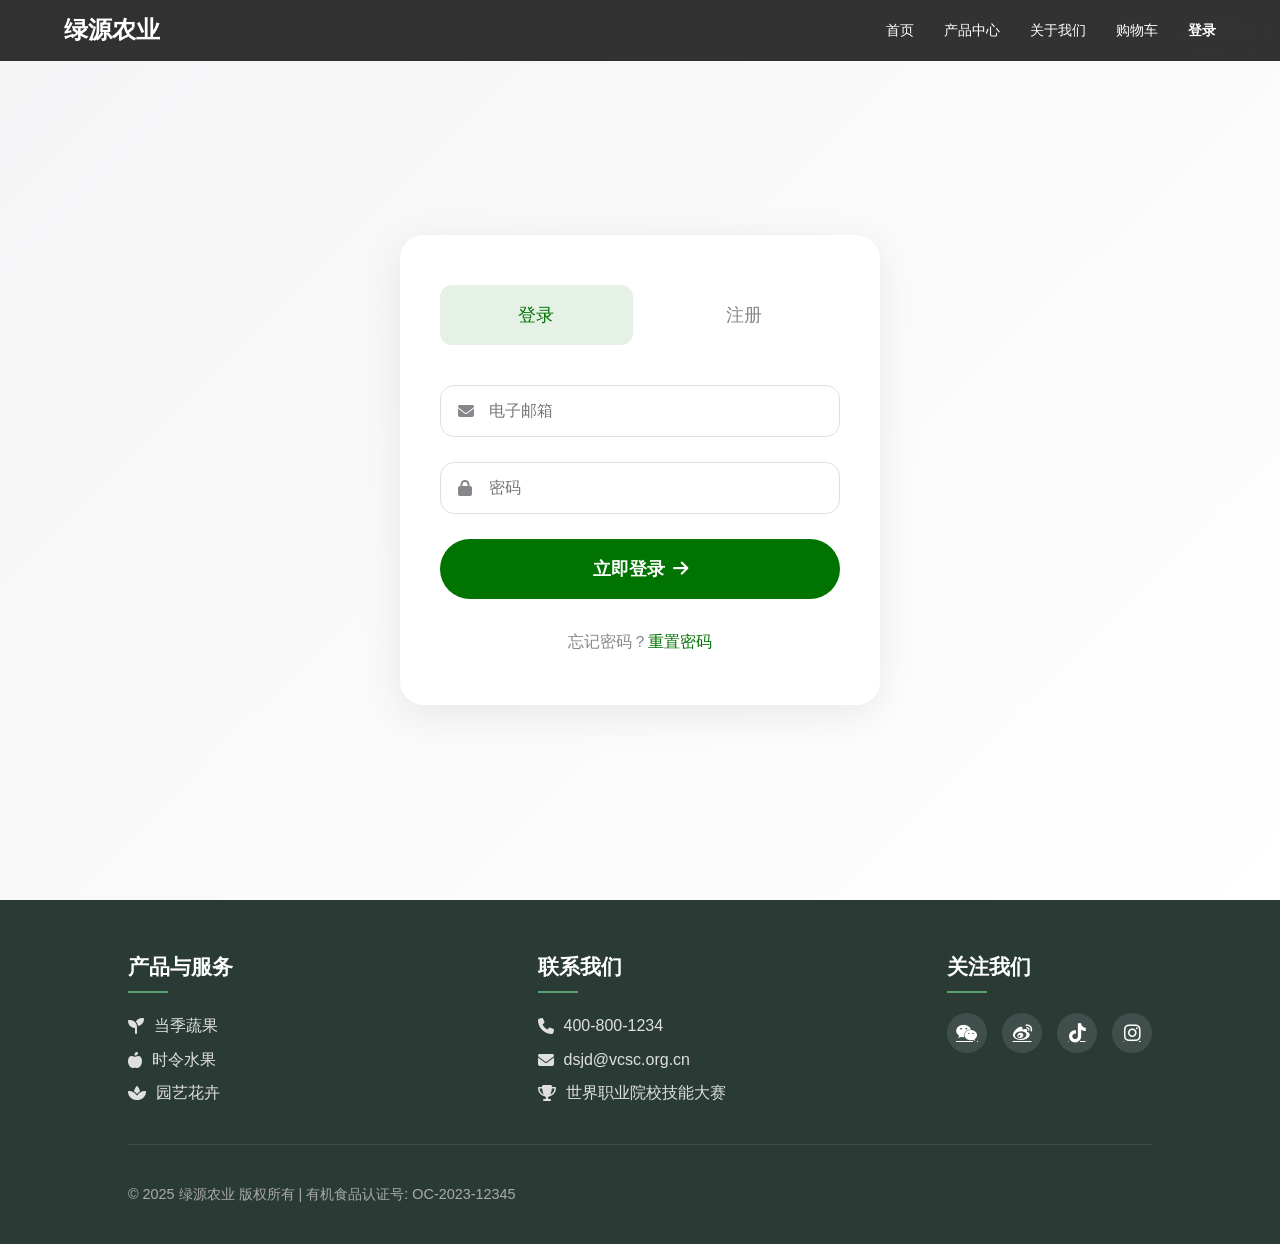
==== Online-Store-main/login.html @ 64b01a07 "优化项目结构，并为其添加了配套后端" ====
<!DOCTYPE html>
<html lang="zh-CN">
<head>
    <meta charset="UTF-8">
    <meta name="viewport" content="width=device-width, initial-scale=1.0">
    <meta name="description" content="登录或注册绿源农业账户。">
    <title>登录注册 | 绿源农业</title>
    <link rel="icon" type="image/svg+xml" href="images/favicon.svg">
    <link rel="stylesheet" href="https://cdnjs.cloudflare.com/ajax/libs/font-awesome/6.5.2/css/all.min.css">
    <link rel="stylesheet" href="css/base.css">
    <link rel="stylesheet" href="css/nav.css">
    <link rel="stylesheet" href="css/footer.css">
    <link rel="stylesheet" href="css/login.css">
</head>
<body>
    <nav>
        <div class="nav-container">
            <a class="nav-brand" href="index.html">绿源农业</a>
            <div class="nav-links">
                <a href="index.html">首页</a>
                <a href="products.html">产品中心</a>
                <a href="about.html">关于我们</a>
                <a href="shopping.html">购物车</a>
                <span class="nav-account" id="nav-account"><a href="login.html" class="active" aria-current="page">登录</a></span>
            </div>
        </div>
    </nav>

    <main class="auth-container">
        <div class="auth-card">
            <p class="form-message" id="form-message" role="alert" hidden></p>
            <div class="auth-switch">
                <button type="button" class="auth-tab active" data-form="login" aria-pressed="true">登录</button>
                <button type="button" class="auth-tab" data-form="register" aria-pressed="false">注册</button>
            </div>

            <form id="loginForm" class="auth-form active">
                <div class="input-group">
                    <i class="fas fa-envelope input-icon" aria-hidden="true"></i>
                    <input type="email" name="email" class="auth-input" placeholder="电子邮箱"
                           aria-label="电子邮箱" autocomplete="email" required>
                </div>
                <div class="input-group">
                    <i class="fas fa-lock input-icon" aria-hidden="true"></i>
                    <input type="password" name="password" class="auth-input" placeholder="密码"
                           aria-label="密码" autocomplete="current-password" required>
                </div>
                <button type="submit" class="modern-cta">
                    立即登录
                    <i class="fas fa-arrow-right" aria-hidden="true"></i>
                </button>
            </form>

            <form id="registerForm" class="auth-form">
                <div class="input-group">
                    <i class="fas fa-user input-icon" aria-hidden="true"></i>
                    <input type="text" name="username" class="auth-input" placeholder="用户名"
                           aria-label="用户名" autocomplete="username" required>
                </div>
                <div class="input-group">
                    <i class="fas fa-envelope input-icon" aria-hidden="true"></i>
                    <input type="email" name="email" class="auth-input" placeholder="电子邮箱"
                           aria-label="电子邮箱" autocomplete="email" required>
                </div>
                <div class="input-group">
                    <i class="fas fa-lock input-icon" aria-hidden="true"></i>
                    <input type="password" name="password" class="auth-input" placeholder="密码"
                           aria-label="密码" autocomplete="new-password" minlength="8" maxlength="72" required>
                </div>
                <div class="input-group">
                    <i class="fas fa-lock input-icon" aria-hidden="true"></i>
                    <input type="password" name="confirmPassword" class="auth-input" placeholder="确认密码"
                           aria-label="确认密码" autocomplete="new-password" minlength="8" maxlength="72" required>
                </div>
                <button type="submit" class="modern-cta">
                    立即注册
                    <i class="fas fa-user-plus" aria-hidden="true"></i>
                </button>
            </form>

            <div class="auth-footer">
                <p>忘记密码？<a href="#reset">重置密码</a></p>
            </div>
        </div>
    </main>

    <footer>
        <div class="footer-content">
            <div class="footer-section">
                <h3>产品与服务</h3>
                <p><i class="fas fa-seedling" aria-hidden="true"></i> 当季蔬果</p>
                <p><i class="fas fa-apple-alt" aria-hidden="true"></i> 时令水果</p>
                <p><i class="fas fa-spa" aria-hidden="true"></i> 园艺花卉</p>
            </div>
            <div class="footer-section">
                <h3>联系我们</h3>
                <p><i class="fas fa-phone" aria-hidden="true"></i> 400-800-1234</p>
                <p><i class="fas fa-envelope" aria-hidden="true"></i> dsjd@vcsc.org.cn</p>
                <p><i class="fas fa-trophy" aria-hidden="true"></i> 世界职业院校技能大赛</p>
            </div>
            <div class="footer-section">
                <h3>关注我们</h3>
                <div class="social-icons">
                    <a href="#" aria-label="微信"><i class="fab fa-weixin" aria-hidden="true"></i></a>
                    <a href="#" aria-label="微博"><i class="fab fa-weibo" aria-hidden="true"></i></a>
                    <a href="#" aria-label="抖音"><i class="fab fa-tiktok" aria-hidden="true"></i></a>
                    <a href="#" aria-label="Instagram"><i class="fab fa-instagram" aria-hidden="true"></i></a>
                </div>
            </div>
        </div>
        <div class="copyright">
            <p>© 2025 绿源农业 版权所有 | 有机食品认证号: OC-2023-12345</p>
        </div>
    </footer>

    <script src="js/api.js"></script>
    <script src="js/auth-nav.js"></script>
    <script src="js/cart-store.js"></script>
    <script src="js/login.js"></script>
</body>
</html>
---- Online-Store-main/css/base.css ----
/* 全局基础样式与设计变量 */
:root {
    --color-green: #007300;
    --color-green-dark: #005a00;
    --color-green-soft: rgba(0, 115, 0, 0.1);
    --color-ink: #1d1d1f;
    --color-text: #333;
    --color-muted: #86868b;
    --color-bg: #f5f5f7;
    --color-surface: #fff;
    --nav-height: 60px;
    --page-padding: 10%;
    --font-sans: -apple-system, BlinkMacSystemFont, 'Segoe UI', 'PingFang SC', 'Microsoft YaHei', sans-serif;
}

*,
*::before,
*::after {
    margin: 0;
    padding: 0;
    box-sizing: border-box;
}

html {
    scroll-behavior: smooth;
}

body {
    min-height: 100vh;
    background: var(--color-surface);
    color: var(--color-text);
    font-family: var(--font-sans);
    line-height: 1.6;
}

a {
    color: inherit;
}

img {
    display: block;
    max-width: 100%;
}

button {
    font: inherit;
}

:focus-visible {
    outline: 3px solid rgba(0, 115, 0, 0.35);
    outline-offset: 2px;
}

.section-heading {
    font-size: 2.5rem;
    text-align: center;
}

/* 全站主按钮 */
.modern-cta {
    display: inline-flex;
    position: relative;
    align-items: center;
    gap: 8px;
    overflow: hidden;
    padding: 12px 32px;
    border: none;
    border-radius: 28px;
    background: var(--color-green);
    color: #fff;
    font-size: 1.1rem;
    font-weight: 500;
    cursor: pointer;
    transition: all 0.3s cubic-bezier(0.25, 0.46, 0.45, 0.94);
}

.modern-cta::after {
    content: '';
    position: absolute;
    inset: 0;
    background: rgba(255, 255, 255, 0.1);
    opacity: 0;
    transition: opacity 0.3s;
}

.modern-cta:hover {
    background: var(--color-green-dark);
    box-shadow: 0 4px 15px rgba(0, 115, 0, 0.3);
    transform: scale(1.05);
}

.modern-cta:hover::after {
    opacity: 1;
}

.modern-cta:active {
    transform: scale(0.98);
}

.icon-arrow {
    transition: transform 0.3s;
}

.modern-cta:hover .icon-arrow {
    transform: translateX(2px);
}

.modern-cta:disabled {
    opacity: 0.6;
    cursor: not-allowed;
    transform: none;
}

/* 次级按钮（取消等） */
.btn-secondary {
    padding: 12px 28px;
    border: 1px solid #d0d0d0;
    border-radius: 24px;
    background: var(--color-surface);
    color: var(--color-text);
    font-size: 1rem;
    cursor: pointer;
    transition: all 0.3s;
}

.btn-secondary:hover {
    border-color: var(--color-green);
    color: var(--color-green);
}

.btn-secondary:disabled {
    opacity: 0.6;
    cursor: not-allowed;
}

/* 表单控件（结算、账户等页面共用） */
.form-field {
    display: flex;
    flex-direction: column;
    gap: 6px;
    margin-bottom: 16px;
}

.form-field label {
    color: var(--color-muted);
    font-size: 0.9rem;
    font-weight: 500;
}

.form-field input {
    padding: 12px 14px;
    border: 1px solid #e0e0e0;
    border-radius: 10px;
    font-size: 1rem;
    transition: all 0.3s;
}

.form-field input:focus {
    border-color: var(--color-green);
    outline: none;
    box-shadow: 0 0 0 4px var(--color-green-soft);
}

/* 表单提示信息 */
.form-message {
    padding: 12px 16px;
    border-radius: 10px;
    font-size: 0.95rem;
}

.form-message.error {
    background: #ffebee;
    color: #c62828;
}

.form-message.success {
    background: #e8f5e9;
    color: #2e7d32;
}

@media (max-width: 768px) {
    .modern-cta {
        padding: 10px 24px;
        font-size: 1rem;
    }
}

@media (prefers-reduced-motion: reduce) {
    html {
        scroll-behavior: auto;
    }

    *,
    *::before,
    *::after {
        animation-duration: 0.01ms !important;
        animation-iteration-count: 1 !important;
        transition-duration: 0.01ms !important;
    }
}
---- Online-Store-main/css/nav.css ----
/* 顶部导航栏 */
nav {
    position: fixed;
    top: 0;
    right: 0;
    left: 0;
    z-index: 100;
    padding: 0 5%;
    background: rgba(0, 0, 0, 0.8);
    border-bottom: 1px solid rgba(0, 0, 0, 0.1);
    backdrop-filter: saturate(180%) blur(20px);
    -webkit-backdrop-filter: saturate(180%) blur(20px);
    transition: background 0.3s ease-in-out, border-color 0.3s ease-in-out;
}

.nav-container {
    display: flex;
    align-items: center;
    justify-content: space-between;
    gap: 24px;
    height: var(--nav-height);
}

.nav-brand {
    color: #fff;
    font-size: 1.5rem;
    font-weight: 600;
    text-decoration: none;
    white-space: nowrap;
}

.nav-links {
    display: flex;
    align-items: center;
    gap: 30px;
}

.nav-links a {
    color: #fff;
    font-size: 14px;
    text-decoration: none;
    transition: opacity 0.3s;
}

.nav-links a:hover {
    opacity: 0.7;
}

.nav-links a.active {
    font-weight: 600;
    opacity: 1;
}

.nav-account {
    display: inline-flex;
    align-items: center;
    gap: 14px;
}

.nav-account a {
    color: #fff;
    font-size: 14px;
    text-decoration: none;
    transition: opacity 0.3s;
}

.nav-account a:hover {
    opacity: 0.7;
}

.nav-account a.active {
    font-weight: 600;
    opacity: 1;
}

@media (max-width: 640px) {
    nav {
        padding: 0 4%;
    }

    .nav-container {
        gap: 12px;
    }

    .nav-brand {
        font-size: 1.1rem;
    }

    .nav-links {
        gap: 14px;
    }

    .nav-links a {
        font-size: 12px;
    }
}

@media (prefers-color-scheme: dark) {
    nav {
        background: rgba(0, 0, 0, 0.85);
        border-bottom-color: rgba(255, 255, 255, 0.15);
    }
}
---- Online-Store-main/css/footer.css ----
/* 全站页脚 */
footer {
    padding: 50px var(--page-padding) 30px;
    background: #2a3b36;
    color: #e0e0e0;
}

.footer-content {
    display: flex;
    flex-wrap: wrap;
    justify-content: space-between;
    gap: 40px;
    margin-bottom: 30px;
}

.footer-section {
    min-width: 200px;
}

footer h3 {
    position: relative;
    margin-bottom: 20px;
    padding-bottom: 10px;
    color: #fff;
    font-size: 1.3rem;
}

footer h3::after {
    content: '';
    position: absolute;
    bottom: 0;
    left: 0;
    width: 40px;
    height: 2px;
    background: #5a9f72;
}

footer p {
    display: flex;
    align-items: center;
    gap: 10px;
    margin: 8px 0;
}

.social-icons {
    display: flex;
    gap: 15px;
    margin-top: 15px;
}

.social-icons a {
    display: flex;
    align-items: center;
    justify-content: center;
    width: 40px;
    height: 40px;
    border-radius: 50%;
    background: rgba(255, 255, 255, 0.1);
    color: #fff;
    font-size: 1.2rem;
    transition: all 0.3s;
}

.social-icons a:hover {
    background: #5a9f72;
    transform: translateY(-3px);
}

.copyright {
    padding-top: 30px;
    border-top: 1px solid #3f4d48;
    color: #aaa;
    font-size: 0.9rem;
    text-align: center;
}

@media (max-width: 900px) {
    .footer-content {
        flex-direction: column;
        gap: 30px;
    }
}
---- Online-Store-main/css/login.css ----
/* 登录 / 注册页面 */
.auth-container {
    display: flex;
    min-height: 100vh;
    padding: calc(var(--nav-height) + 60px) 20px 80px;
    background: linear-gradient(135deg, var(--color-bg) 0%, #fff 100%);
}

.auth-card {
    width: 100%;
    max-width: 480px;
    margin: auto;
    padding: 50px 40px;
    border-radius: 24px;
    background: rgba(255, 255, 255, 0.95);
    box-shadow: 0 10px 40px rgba(0, 0, 0, 0.08);
    backdrop-filter: blur(20px);
}

.auth-card .form-message {
    margin-bottom: 20px;
}

.auth-switch {
    display: flex;
    gap: 15px;
    margin-bottom: 40px;
}

.auth-tab {
    flex: 1;
    padding: 16px;
    border: none;
    border-radius: 12px;
    background: var(--color-green-soft);
    color: var(--color-green);
    font-size: 1.1rem;
    cursor: pointer;
    transition: all 0.3s;
}

.auth-tab:not(.active) {
    background: transparent;
    color: var(--color-muted);
}

.input-group {
    position: relative;
    margin-bottom: 25px;
}

.input-icon {
    position: absolute;
    top: 50%;
    left: 18px;
    color: var(--color-muted);
    transform: translateY(-50%);
}

.auth-input {
    width: 100%;
    padding: 16px 16px 16px 48px;
    border: 1px solid #e0e0e0;
    border-radius: 14px;
    font-size: 1rem;
    transition: all 0.3s;
}

.auth-input:focus {
    border-color: var(--color-green);
    outline: none;
    box-shadow: 0 0 0 4px var(--color-green-soft);
}

.auth-form .modern-cta {
    width: 100%;
    justify-content: center;
    padding: 16px 40px;
    border-radius: 32px;
    font-weight: 600;
}

.auth-form {
    display: none;
    opacity: 0;
    transition: opacity 0.4s ease;
}

.auth-form.active {
    display: block;
    opacity: 1;
}

.auth-footer {
    margin-top: 30px;
    color: var(--color-muted);
    text-align: center;
}

.auth-footer a {
    color: var(--color-green);
    text-decoration: none;
}

.auth-footer a:hover {
    text-decoration: underline;
}

@media (max-width: 480px) {
    .auth-card {
        padding: 35px 24px;
    }
}

@media (prefers-color-scheme: dark) {
    .auth-card {
        background: rgba(0, 0, 0, 0.5);
        box-shadow: 0 10px 40px rgba(0, 0, 0, 0.3);
    }

    .auth-input {
        background: rgba(255, 255, 255, 0.05);
        border-color: rgba(255, 255, 255, 0.1);
        color: #fff;
    }
}
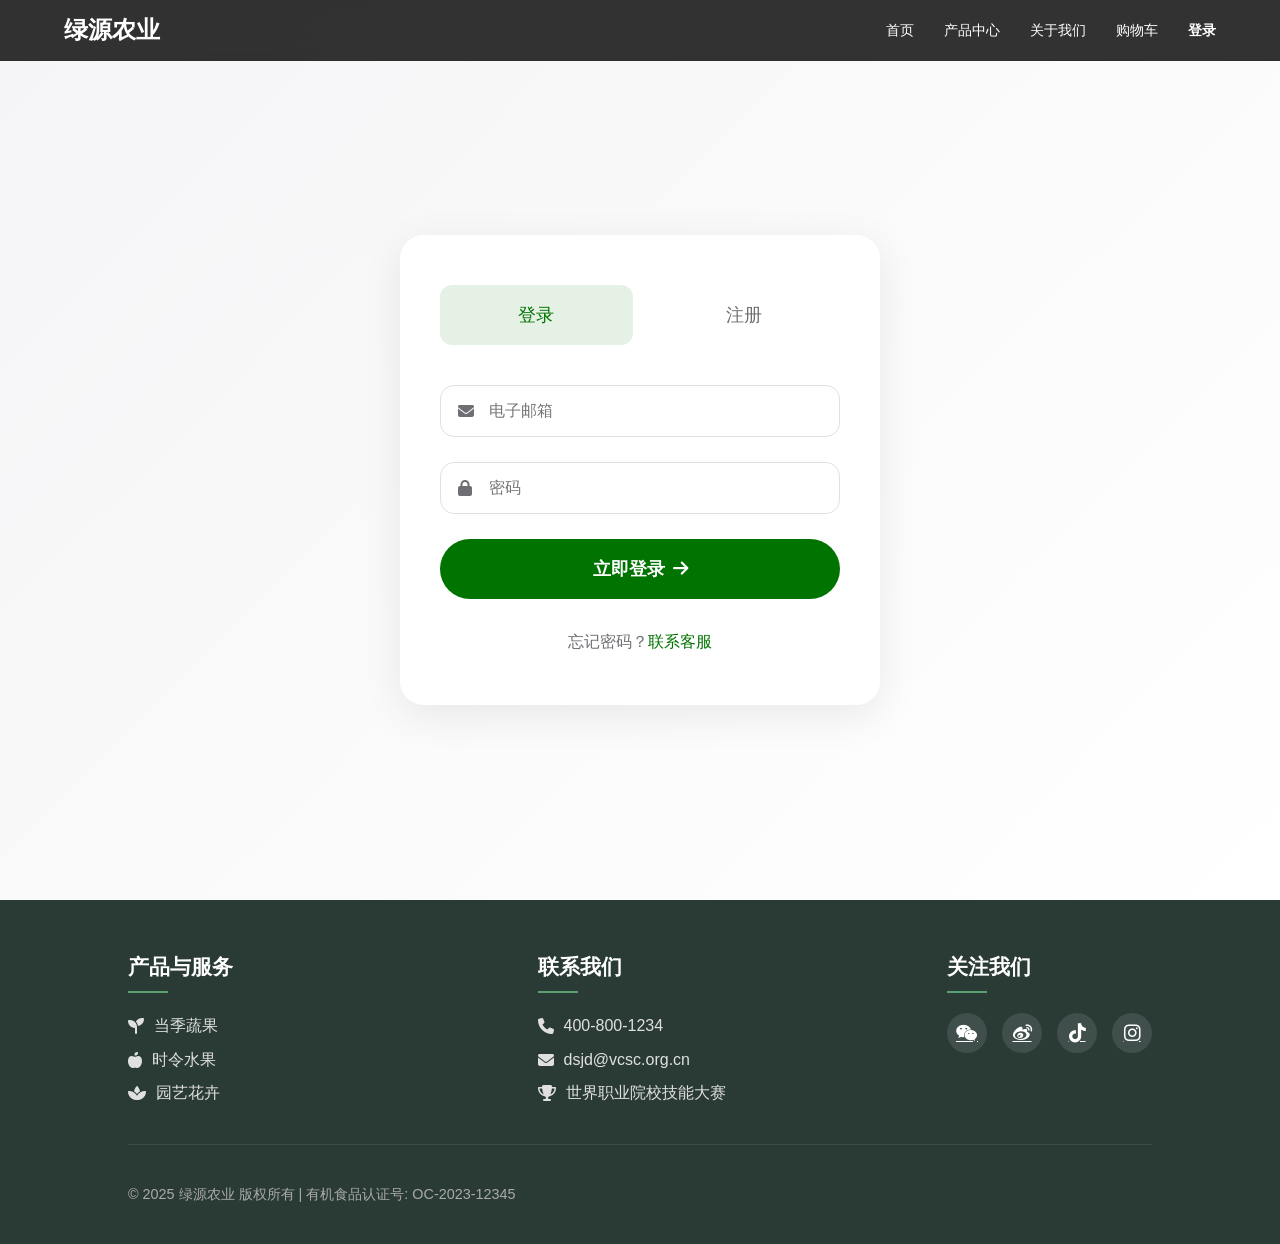
==== commit ca3f7380: "新增后台管理页面" ====
--- a/Online-Store-main/login.html
+++ b/Online-Store-main/login.html
@@ -28,6 +28,7 @@
 
     <main class="auth-container">
         <div class="auth-card">
+            <h1 class="sr-only">登录或注册绿源农业账户</h1>
             <p class="form-message" id="form-message" role="alert" hidden></p>
             <div class="auth-switch">
                 <button type="button" class="auth-tab active" data-form="login" aria-pressed="true">登录</button>
@@ -79,7 +80,7 @@
             </form>
 
             <div class="auth-footer">
-                <p>忘记密码？<a href="#reset">重置密码</a></p>
+                <p>忘记密码？<a href="mailto:dsjd@vcsc.org.cn">联系客服</a></p>
             </div>
         </div>
     </main>
--- a/Online-Store-main/css/base.css
+++ b/Online-Store-main/css/base.css
@@ -5,7 +5,7 @@
     --color-green-soft: rgba(0, 115, 0, 0.1);
     --color-ink: #1d1d1f;
     --color-text: #333;
-    --color-muted: #86868b;
+    --color-muted: #6e6e73;
     --color-bg: #f5f5f7;
     --color-surface: #fff;
     --nav-height: 60px;
@@ -26,6 +26,8 @@
 }
 
 body {
+    display: flex;
+    flex-direction: column;
     min-height: 100vh;
     background: var(--color-surface);
     color: var(--color-text);
@@ -33,6 +35,10 @@
     line-height: 1.6;
 }
 
+main {
+    flex: 1 0 auto;
+}
+
 a {
     color: inherit;
 }
@@ -49,6 +55,19 @@
 :focus-visible {
     outline: 3px solid rgba(0, 115, 0, 0.35);
     outline-offset: 2px;
+}
+
+/* 仅供屏幕阅读器的文本 */
+.sr-only {
+    position: absolute;
+    width: 1px;
+    height: 1px;
+    padding: 0;
+    margin: -1px;
+    overflow: hidden;
+    clip: rect(0, 0, 0, 0);
+    white-space: nowrap;
+    border: 0;
 }
 
 .section-heading {
--- a/Online-Store-main/css/nav.css
+++ b/Online-Store-main/css/nav.css
@@ -31,6 +31,7 @@
 
 .nav-links {
     display: flex;
+    flex-wrap: nowrap;
     align-items: center;
     gap: 30px;
 }
@@ -95,6 +96,30 @@
     }
 }
 
+@media (max-width: 360px) {
+    .nav-container {
+        gap: 8px;
+    }
+
+    .nav-brand {
+        font-size: 1rem;
+    }
+
+    .nav-links {
+        gap: 8px;
+    }
+
+    .nav-links a,
+    .nav-account a {
+        font-size: 11px;
+        white-space: nowrap;
+    }
+
+    .nav-account {
+        gap: 8px;
+    }
+}
+
 @media (prefers-color-scheme: dark) {
     nav {
         background: rgba(0, 0, 0, 0.85);
--- a/Online-Store-main/css/footer.css
+++ b/Online-Store-main/css/footer.css
@@ -1,5 +1,7 @@
 /* 全站页脚 */
 footer {
+    flex-shrink: 0;
+    margin-top: auto;
     padding: 50px var(--page-padding) 30px;
     background: #2a3b36;
     color: #e0e0e0;
